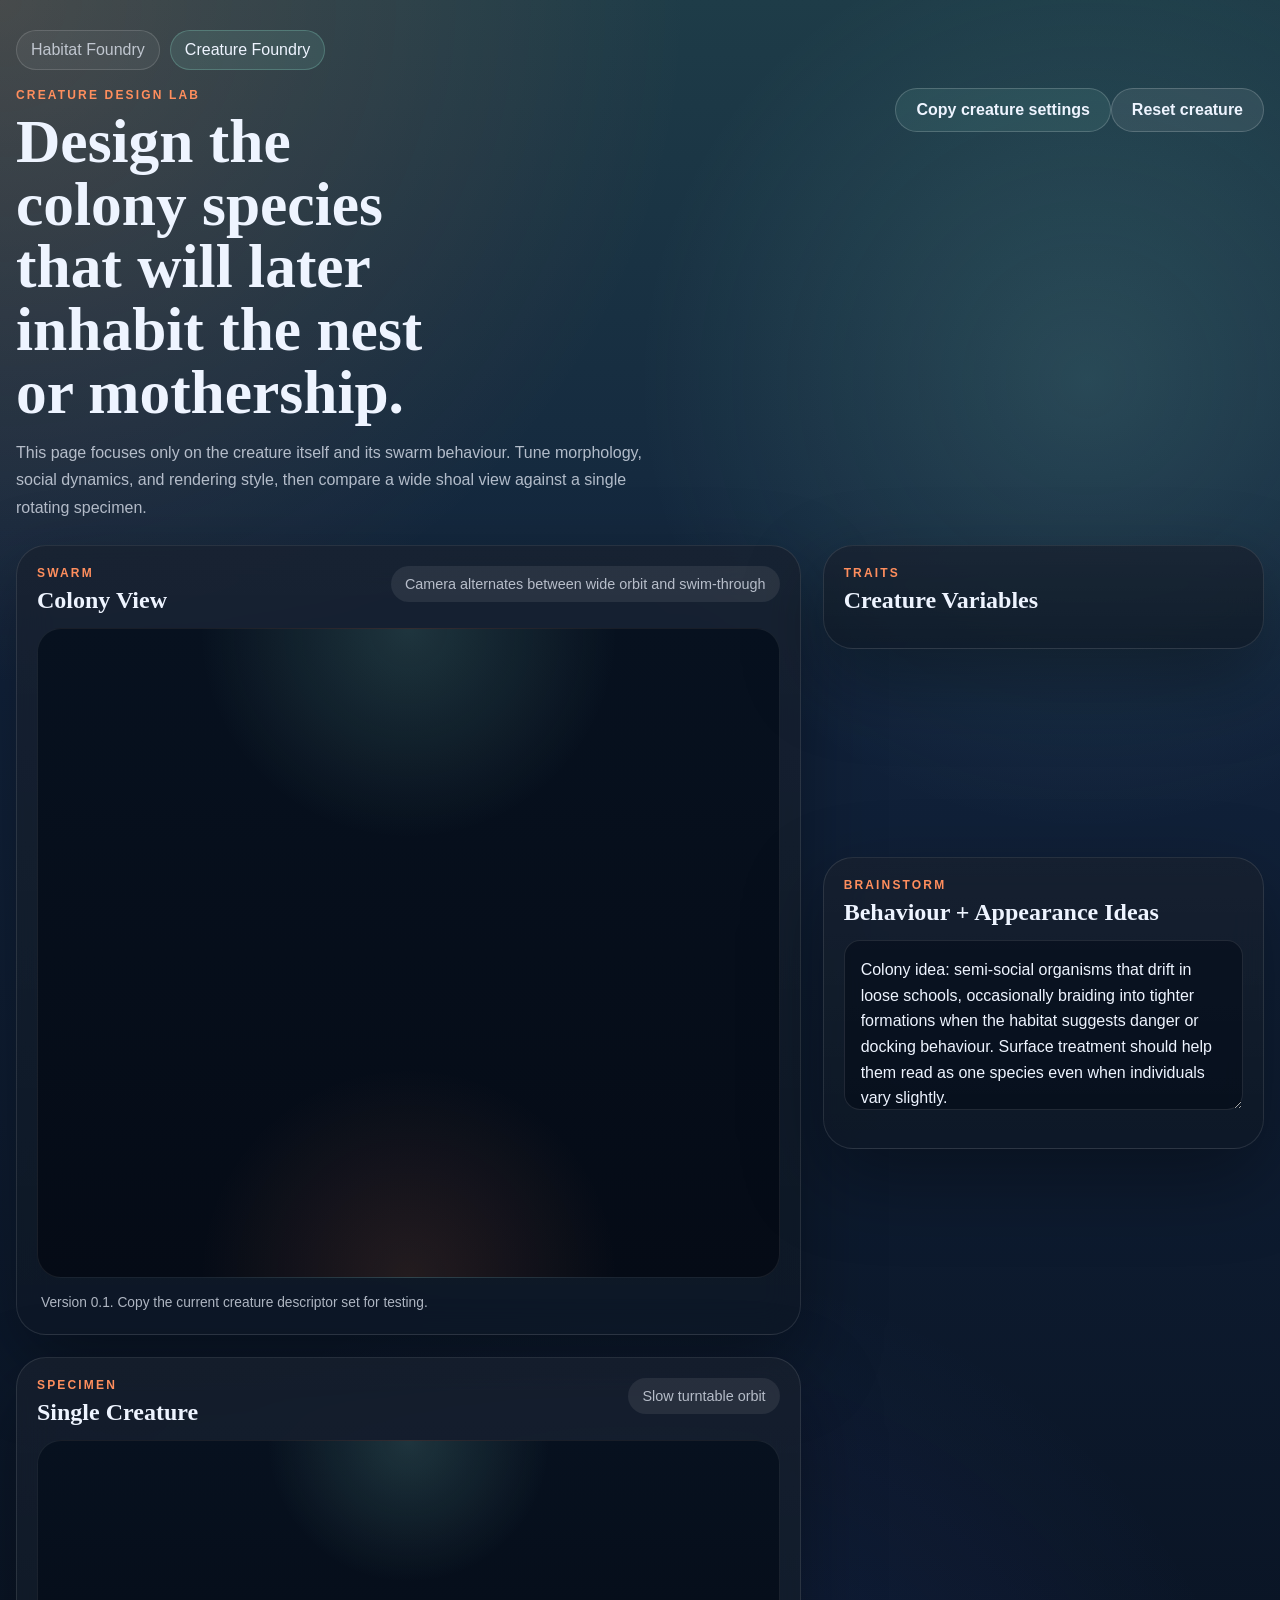
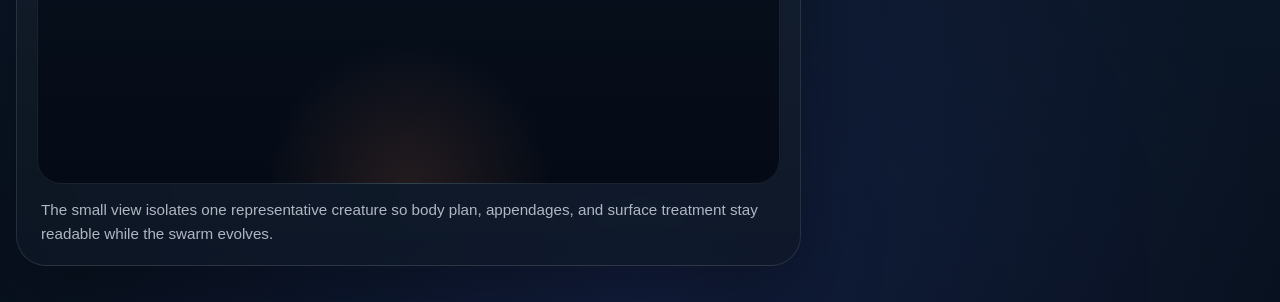
==== creatures.html @ c2b48db8 "Publish Avaruuskoralli prototype" ====
<!doctype html>
<html lang="en">
<head>
  <meta charset="utf-8">
  <meta name="viewport" content="width=device-width, initial-scale=1">
  <title>Creature Foundry</title>
  <link rel="stylesheet" href="./style.css">
</head>
<body>
  <main class="app-shell">
    <nav class="page-nav" aria-label="Project pages">
      <a class="nav-chip" href="./index.html">Habitat Foundry</a>
      <a class="nav-chip active" href="./creatures.html">Creature Foundry</a>
    </nav>

    <section class="hero">
      <div class="hero-copy">
        <p class="eyebrow">Creature Design Lab</p>
        <h1>Design the colony species that will later inhabit the nest or mothership.</h1>
        <p class="lede">
          This page focuses only on the creature itself and its swarm behaviour. Tune morphology, social dynamics,
          and rendering style, then compare a wide shoal view against a single rotating specimen.
        </p>
      </div>
      <div class="hero-actions">
        <button id="creatureShareButton" class="ghost-button secondary" type="button">Copy creature settings</button>
        <button id="creatureResetButton" class="ghost-button" type="button">Reset creature</button>
      </div>
    </section>

    <section class="creature-workspace">
      <section class="card creature-main-card">
        <div class="card-header">
          <div>
            <p class="section-label">Swarm</p>
            <h2>Colony View</h2>
          </div>
          <p id="swarmStatus" class="status-pill neutral">Camera alternates between wide orbit and swim-through</p>
        </div>
        <div class="preview-frame preview-frame-large">
          <div id="swarmPreview" class="preview-surface preview-surface-large"></div>
        </div>
        <p id="creatureShareStatus" class="helper-text subtle">Version 0.1. Copy the current creature descriptor set for testing.</p>
      </section>

      <section class="card inspector-card creature-inspector-card">
        <div class="card-header">
          <div>
            <p class="section-label">Traits</p>
            <h2>Creature Variables</h2>
          </div>
        </div>
        <div id="creatureAttributeGrid" class="attribute-grid creature-attribute-grid"></div>
      </section>

      <section class="card notes-card creature-notes-card">
        <div class="card-header">
          <div>
            <p class="section-label">Brainstorm</p>
            <h2>Behaviour + Appearance Ideas</h2>
          </div>
        </div>
        <textarea id="creatureBrainstormInput" class="brainstorm-input" spellcheck="false">Colony idea: semi-social organisms that drift in loose schools, occasionally braiding into tighter formations when the habitat suggests danger or docking behaviour. Surface treatment should help them read as one species even when individuals vary slightly.</textarea>
        <div id="creatureIdeaCards" class="idea-cards"></div>
      </section>

      <section class="card creature-detail-card">
        <div class="card-header">
          <div>
            <p class="section-label">Specimen</p>
            <h2>Single Creature</h2>
          </div>
          <p class="status-pill neutral">Slow turntable orbit</p>
        </div>
        <div class="preview-frame preview-frame-small">
          <div id="specimenPreview" class="preview-surface preview-surface-small"></div>
        </div>
        <p class="preview-caption">
          The small view isolates one representative creature so body plan, appendages, and surface treatment stay readable while the swarm evolves.
        </p>
      </section>
    </section>
  </main>

  <script src="./creatures.js"></script>
</body>
</html>
---- style.css ----
:root {
  --bg-1: #08111f;
  --bg-2: #11223b;
  --bg-3: #1e3c48;
  --ink: #eef4ff;
  --ink-soft: rgba(238, 244, 255, 0.72);
  --accent: #ff8e5d;
  --accent-2: #87d7c7;
  --panel: rgba(8, 17, 31, 0.72);
  --panel-border: rgba(255, 255, 255, 0.1);
  --panel-soft: rgba(255, 255, 255, 0.05);
  --shadow: 0 30px 80px rgba(0, 0, 0, 0.35);
}

* {
  box-sizing: border-box;
}

html,
body {
  margin: 0;
  min-height: 100%;
  background:
    radial-gradient(circle at top left, rgba(255, 142, 93, 0.18), transparent 30%),
    radial-gradient(circle at 85% 20%, rgba(135, 215, 199, 0.16), transparent 24%),
    radial-gradient(circle at bottom center, rgba(80, 111, 255, 0.14), transparent 32%),
    linear-gradient(180deg, var(--bg-3) 0%, var(--bg-2) 36%, var(--bg-1) 100%);
  color: var(--ink);
  font-family: "Avenir Next", "Segoe UI", sans-serif;
}

body {
  min-height: 100vh;
}

.app-shell {
  width: min(1440px, calc(100% - 32px));
  margin: 0 auto;
  padding: 30px 0 36px;
}

.page-nav {
  display: flex;
  gap: 10px;
  margin-bottom: 18px;
  flex-wrap: wrap;
}

.nav-chip {
  display: inline-flex;
  align-items: center;
  border: 1px solid rgba(255, 255, 255, 0.14);
  border-radius: 999px;
  padding: 10px 14px;
  color: var(--ink-soft);
  text-decoration: none;
  background: rgba(255, 255, 255, 0.05);
  transition: background 160ms ease, border-color 160ms ease, color 160ms ease;
}

.nav-chip:hover,
.nav-chip.active {
  color: var(--ink);
  background: rgba(135, 215, 199, 0.12);
  border-color: rgba(135, 215, 199, 0.28);
}

.hero {
  display: flex;
  justify-content: space-between;
  gap: 28px;
  align-items: flex-start;
  margin-bottom: 24px;
}

.hero-copy {
  max-width: 860px;
}

.eyebrow,
.section-label {
  margin: 0 0 8px;
  color: var(--accent);
  font-size: 12px;
  font-weight: 700;
  letter-spacing: 0.18em;
  text-transform: uppercase;
}

.hero h1,
.card-header h2 {
  margin: 0;
  font-family: Georgia, "Times New Roman", serif;
  font-weight: 600;
  line-height: 1.02;
}

.hero h1 {
  max-width: 14ch;
  font-size: clamp(2.7rem, 4.8vw, 5.4rem);
}

.lede {
  margin: 16px 0 0;
  max-width: 72ch;
  color: var(--ink-soft);
  line-height: 1.7;
}

.hero-actions {
  display: flex;
  align-items: flex-start;
}

.ghost-button {
  border: 1px solid rgba(255, 255, 255, 0.18);
  border-radius: 999px;
  background: rgba(255, 255, 255, 0.08);
  color: var(--ink);
  padding: 12px 20px;
  font: inherit;
  font-weight: 700;
  cursor: pointer;
  transition: transform 160ms ease, background 160ms ease, border-color 160ms ease;
}

.ghost-button:hover {
  transform: translateY(-1px);
  background: rgba(255, 255, 255, 0.12);
  border-color: rgba(255, 255, 255, 0.28);
}

.ghost-button.secondary {
  background: rgba(135, 215, 199, 0.1);
}

.workspace {
  display: grid;
  grid-template-columns: minmax(0, 1.18fr) minmax(0, 0.82fr);
  gap: 22px;
  align-items: start;
}

.card {
  border: 1px solid var(--panel-border);
  border-radius: 30px;
  background:
    linear-gradient(180deg, rgba(255, 255, 255, 0.05), rgba(255, 255, 255, 0.02)),
    var(--panel);
  backdrop-filter: blur(18px);
  box-shadow: var(--shadow);
}

.pad-card,
.preview-card,
.inspector-card,
.notes-card {
  padding: 20px;
}

.card-header {
  display: flex;
  justify-content: space-between;
  gap: 16px;
  align-items: flex-start;
  margin-bottom: 16px;
}

.status-pill {
  margin: 0;
  padding: 10px 14px;
  border-radius: 999px;
  background: rgba(135, 215, 199, 0.12);
  color: #b7f7e9;
  font-size: 0.9rem;
  white-space: nowrap;
}

.status-pill.neutral {
  background: rgba(255, 255, 255, 0.08);
  color: var(--ink-soft);
}

.canvas-frame,
.preview-frame {
  position: relative;
  border-radius: 24px;
  overflow: hidden;
  border: 1px solid rgba(255, 255, 255, 0.08);
}

.canvas-frame {
  background:
    linear-gradient(180deg, rgba(255, 255, 255, 0.05), rgba(255, 255, 255, 0.02)),
    linear-gradient(90deg, rgba(255, 255, 255, 0.05) 1px, transparent 1px),
    linear-gradient(rgba(255, 255, 255, 0.05) 1px, transparent 1px),
    radial-gradient(circle at top, rgba(255, 142, 93, 0.12), transparent 52%);
  background-size: auto, 34px 34px, 34px 34px, auto;
}

#drawSurface {
  display: block;
  width: 100%;
  height: min(58vh, 700px);
  touch-action: none;
  cursor: crosshair;
}

.helper-text,
.preview-caption {
  margin: 14px 4px 0;
  color: var(--ink-soft);
  font-size: 0.95rem;
  line-height: 1.55;
}

.helper-text.subtle {
  font-size: 0.86rem;
}

.attribute-grid {
  display: grid;
  grid-template-columns: repeat(2, minmax(0, 1fr));
  gap: 12px;
}

.attribute-card {
  padding: 14px;
  border: 1px solid rgba(255, 255, 255, 0.08);
  border-radius: 20px;
  background: var(--panel-soft);
}

.attribute-card label {
  display: block;
  margin-bottom: 8px;
  color: var(--ink-soft);
  font-size: 0.82rem;
  text-transform: uppercase;
  letter-spacing: 0.08em;
}

.attribute-card input,
.attribute-card select,
.brainstorm-input {
  width: 100%;
  border: 1px solid rgba(255, 255, 255, 0.1);
  border-radius: 16px;
  background: rgba(5, 12, 24, 0.56);
  color: var(--ink);
  font: inherit;
}

.attribute-card input,
.attribute-card select {
  padding: 12px 13px;
}

.attribute-meta {
  margin-top: 8px;
  color: var(--ink-soft);
  font-size: 0.82rem;
}

.brainstorm-input {
  min-height: 170px;
  padding: 16px;
  resize: vertical;
  line-height: 1.6;
}

.idea-cards {
  display: grid;
  gap: 12px;
  margin-top: 14px;
}

.idea-card {
  padding: 14px;
  border-radius: 20px;
  border: 1px solid rgba(255, 255, 255, 0.08);
  background: var(--panel-soft);
}

.idea-card h3 {
  margin: 0 0 8px;
  font-size: 1rem;
}

.idea-card p {
  margin: 0;
  color: var(--ink-soft);
  line-height: 1.55;
}

.preview-frame {
  background:
    radial-gradient(circle at top, rgba(135, 215, 199, 0.18), transparent 28%),
    radial-gradient(circle at bottom, rgba(255, 142, 93, 0.12), transparent 28%),
    linear-gradient(180deg, #07111f 0%, #050b16 100%);
}

.preview-surface {
  height: min(58vh, 700px);
}

.preview-surface canvas {
  display: block;
  width: 100%;
  height: 100%;
}

.creature-workspace {
  display: grid;
  grid-template-columns: minmax(0, 1.28fr) minmax(360px, 0.72fr);
  gap: 22px;
  align-items: start;
}

.creature-main-card {
  grid-column: 1;
  grid-row: 1 / span 2;
  padding: 20px;
}

.creature-inspector-card,
.creature-notes-card,
.creature-detail-card {
  padding: 20px;
}

.creature-inspector-card {
  grid-column: 2;
  grid-row: 1;
}

.creature-notes-card {
  grid-column: 2;
  grid-row: 2;
}

.creature-detail-card {
  grid-column: 1;
  grid-row: 3;
}

.preview-frame-large {
  min-height: min(72vh, 780px);
}

.preview-frame-small {
  min-height: min(38vh, 360px);
}

.preview-surface-large {
  height: min(72vh, 780px);
}

.preview-surface-small {
  height: min(38vh, 360px);
}

.creature-attribute-grid {
  grid-template-columns: repeat(2, minmax(0, 1fr));
}

@media (max-width: 1120px) {
  .workspace {
    grid-template-columns: 1fr;
  }

  .attribute-grid {
    grid-template-columns: repeat(3, minmax(0, 1fr));
  }

  .creature-workspace {
    grid-template-columns: 1fr;
  }

  .creature-main-card,
  .creature-inspector-card,
  .creature-notes-card,
  .creature-detail-card {
    grid-column: auto;
    grid-row: auto;
  }
}

@media (max-width: 760px) {
  .app-shell {
    width: min(100% - 20px, 1440px);
    padding-top: 20px;
  }

  .hero {
    flex-direction: column;
  }

  .hero h1 {
    max-width: 12ch;
  }

  .card-header {
    flex-direction: column;
  }

  .status-pill {
    white-space: normal;
  }

  .attribute-grid {
    grid-template-columns: 1fr;
  }

  #drawSurface,
  .preview-surface {
    height: min(48vh, 460px);
  }

  .preview-surface-large {
    height: min(54vh, 520px);
  }

  .preview-surface-small {
    height: min(34vh, 300px);
  }
}
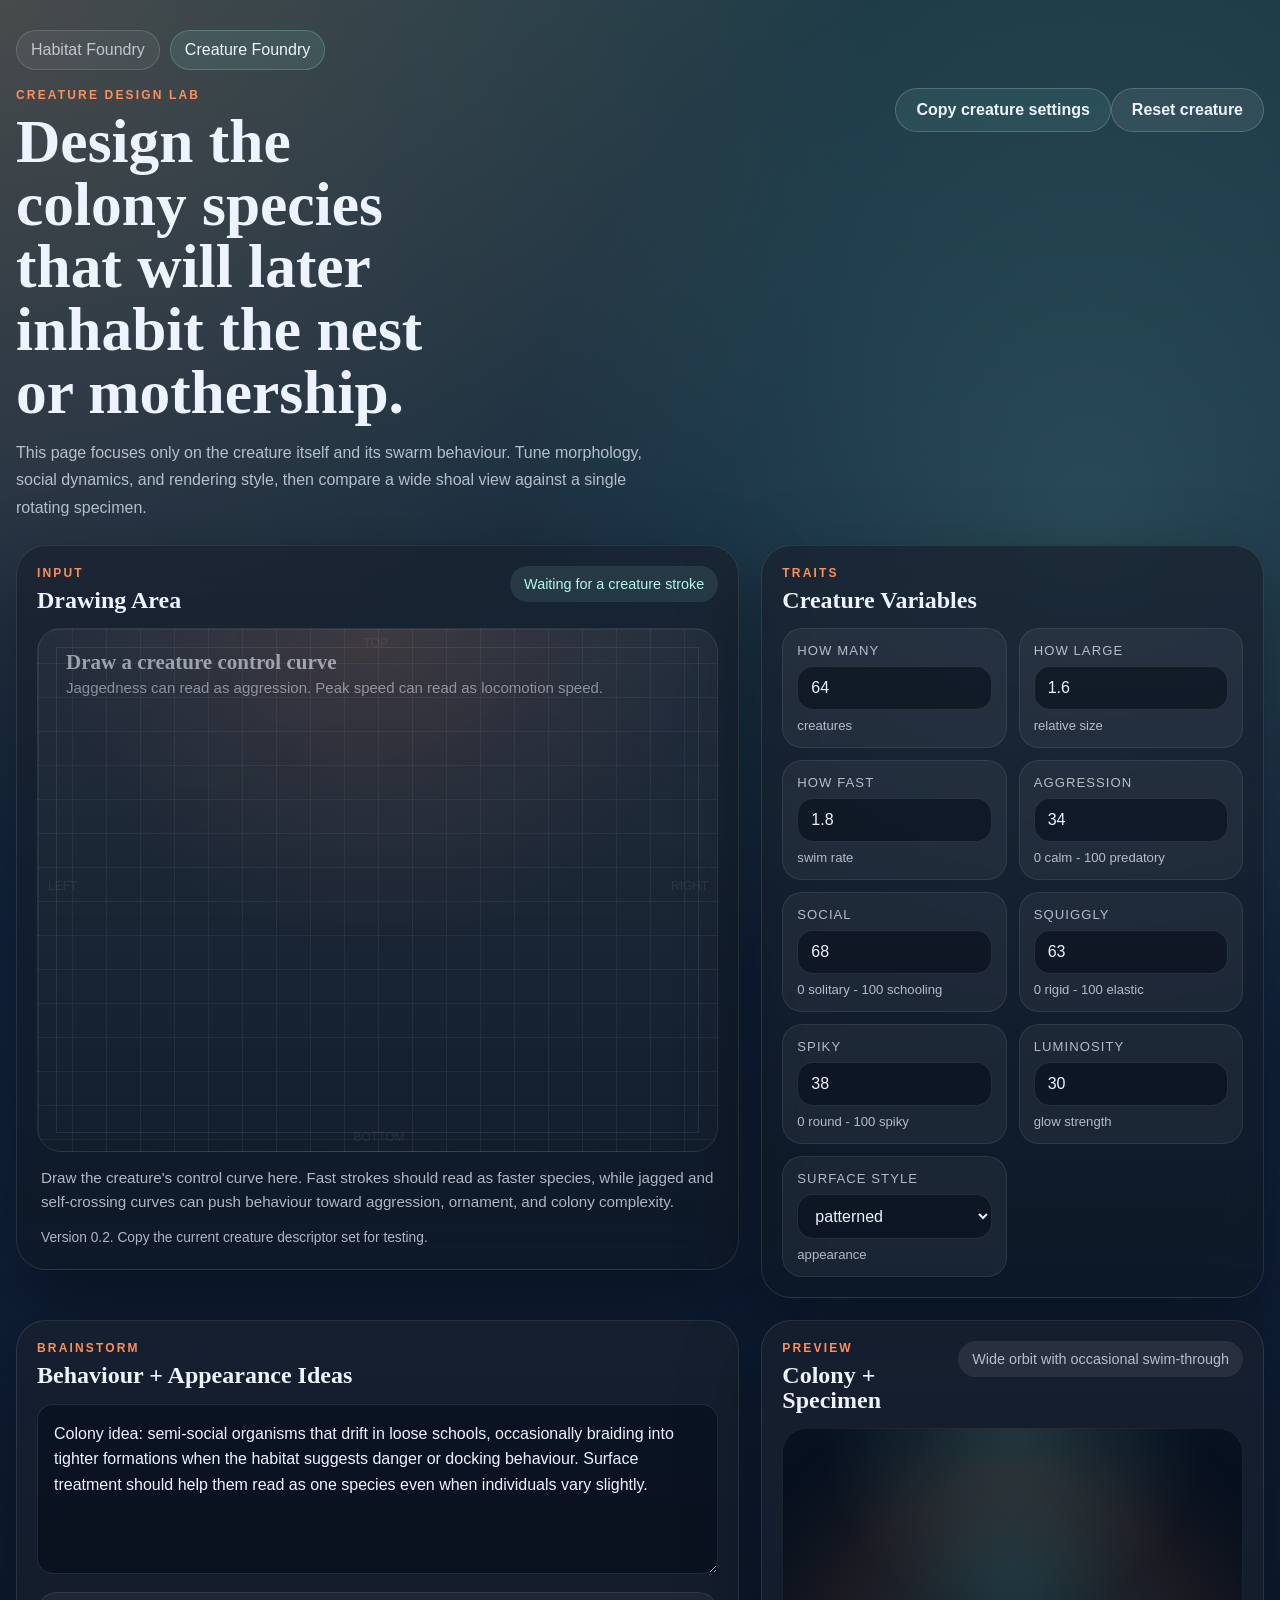
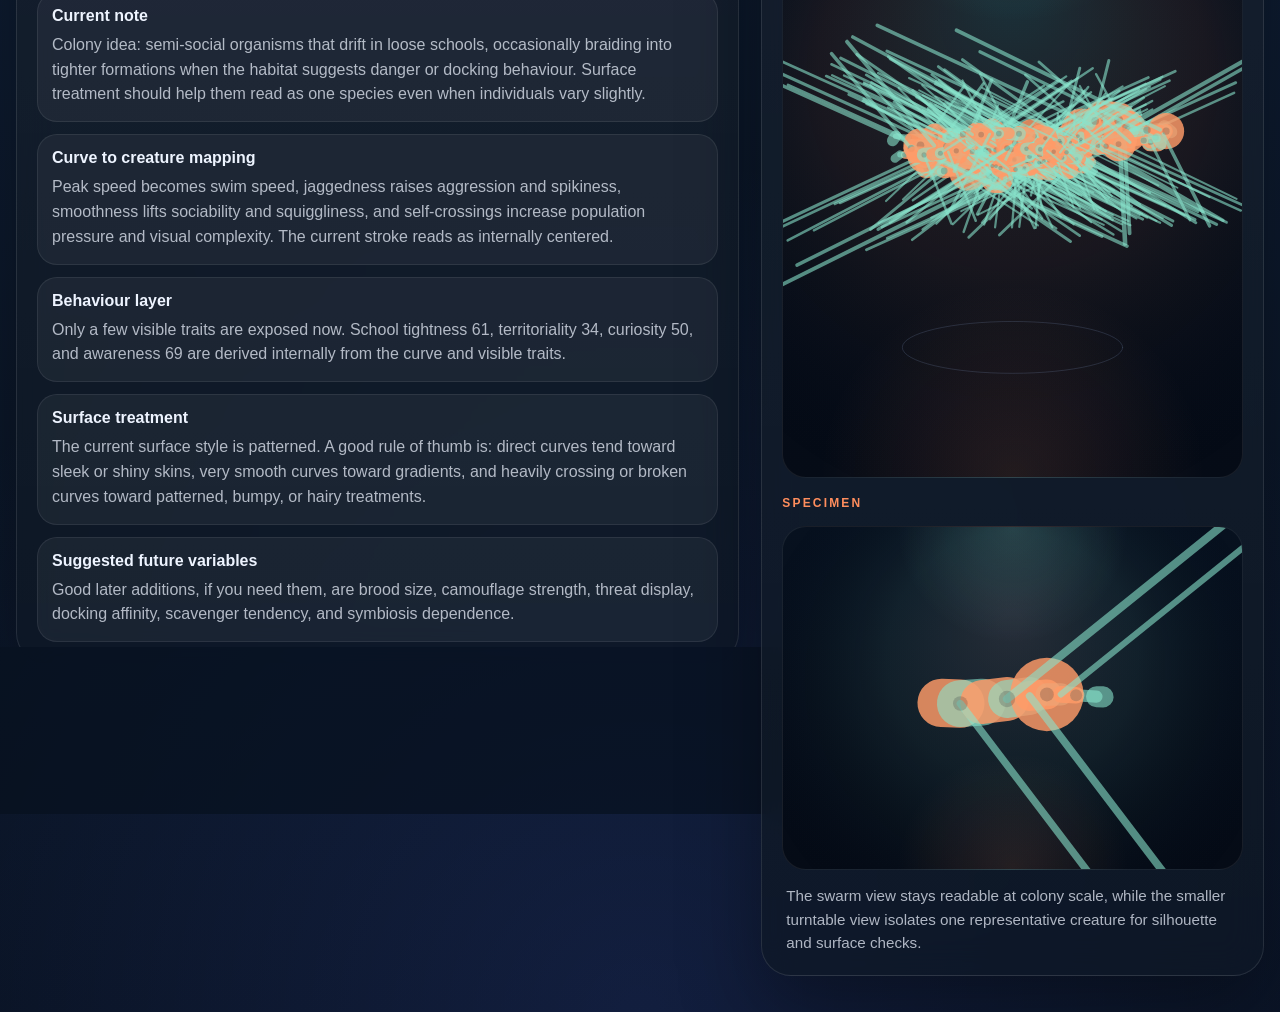
==== commit 392755b2: "Refine creature page to use curve-derived traits" ====
--- a/creatures.html
+++ b/creatures.html
@@ -28,32 +28,35 @@
       </div>
     </section>
 
-    <section class="creature-workspace">
-      <section class="card creature-main-card">
+    <section class="workspace">
+      <section class="card pad-card">
         <div class="card-header">
           <div>
-            <p class="section-label">Swarm</p>
-            <h2>Colony View</h2>
+            <p class="section-label">Input</p>
+            <h2>Drawing Area</h2>
           </div>
-          <p id="swarmStatus" class="status-pill neutral">Camera alternates between wide orbit and swim-through</p>
+          <p id="creaturePadStatus" class="status-pill">Waiting for a creature stroke</p>
         </div>
-        <div class="preview-frame preview-frame-large">
-          <div id="swarmPreview" class="preview-surface preview-surface-large"></div>
+        <div class="canvas-frame">
+          <canvas id="creatureDrawSurface"></canvas>
         </div>
-        <p id="creatureShareStatus" class="helper-text subtle">Version 0.1. Copy the current creature descriptor set for testing.</p>
+        <p class="helper-text">
+          Draw the creature's control curve here. Fast strokes should read as faster species, while jagged and self-crossing curves can push behaviour toward aggression, ornament, and colony complexity.
+        </p>
+        <p id="creatureShareStatus" class="helper-text subtle">Version 0.2. Copy the current creature descriptor set for testing.</p>
       </section>
 
-      <section class="card inspector-card creature-inspector-card">
+      <section class="card inspector-card">
         <div class="card-header">
           <div>
             <p class="section-label">Traits</p>
             <h2>Creature Variables</h2>
           </div>
         </div>
-        <div id="creatureAttributeGrid" class="attribute-grid creature-attribute-grid"></div>
+        <div id="creatureAttributeGrid" class="attribute-grid"></div>
       </section>
 
-      <section class="card notes-card creature-notes-card">
+      <section class="card notes-card">
         <div class="card-header">
           <div>
             <p class="section-label">Brainstorm</p>
@@ -64,19 +67,27 @@
         <div id="creatureIdeaCards" class="idea-cards"></div>
       </section>
 
-      <section class="card creature-detail-card">
+      <section class="card preview-card">
         <div class="card-header">
           <div>
+            <p class="section-label">Preview</p>
+            <h2>Colony + Specimen</h2>
+          </div>
+          <p id="swarmStatus" class="status-pill neutral">Wide orbit with occasional swim-through</p>
+        </div>
+        <div class="preview-stack">
+          <div class="preview-frame preview-frame-large">
+            <div id="swarmPreview" class="preview-surface preview-surface-large"></div>
+          </div>
+          <div class="preview-subsection">
             <p class="section-label">Specimen</p>
-            <h2>Single Creature</h2>
+            <div class="preview-frame preview-frame-small">
+              <div id="specimenPreview" class="preview-surface preview-surface-small"></div>
+            </div>
           </div>
-          <p class="status-pill neutral">Slow turntable orbit</p>
-        </div>
-        <div class="preview-frame preview-frame-small">
-          <div id="specimenPreview" class="preview-surface preview-surface-small"></div>
         </div>
         <p class="preview-caption">
-          The small view isolates one representative creature so body plan, appendages, and surface treatment stay readable while the swarm evolves.
+          The swarm view stays readable at colony scale, while the smaller turntable view isolates one representative creature for silhouette and surface checks.
         </p>
       </section>
     </section>
--- a/style.css
+++ b/style.css
@@ -310,6 +310,24 @@
   height: 100%;
 }
 
+#creatureDrawSurface {
+  display: block;
+  width: 100%;
+  height: min(58vh, 700px);
+  touch-action: none;
+  cursor: crosshair;
+}
+
+.preview-stack {
+  display: grid;
+  gap: 18px;
+}
+
+.preview-subsection {
+  display: grid;
+  gap: 8px;
+}
+
 .creature-workspace {
   display: grid;
   grid-template-columns: minmax(0, 1.28fr) minmax(360px, 0.72fr);
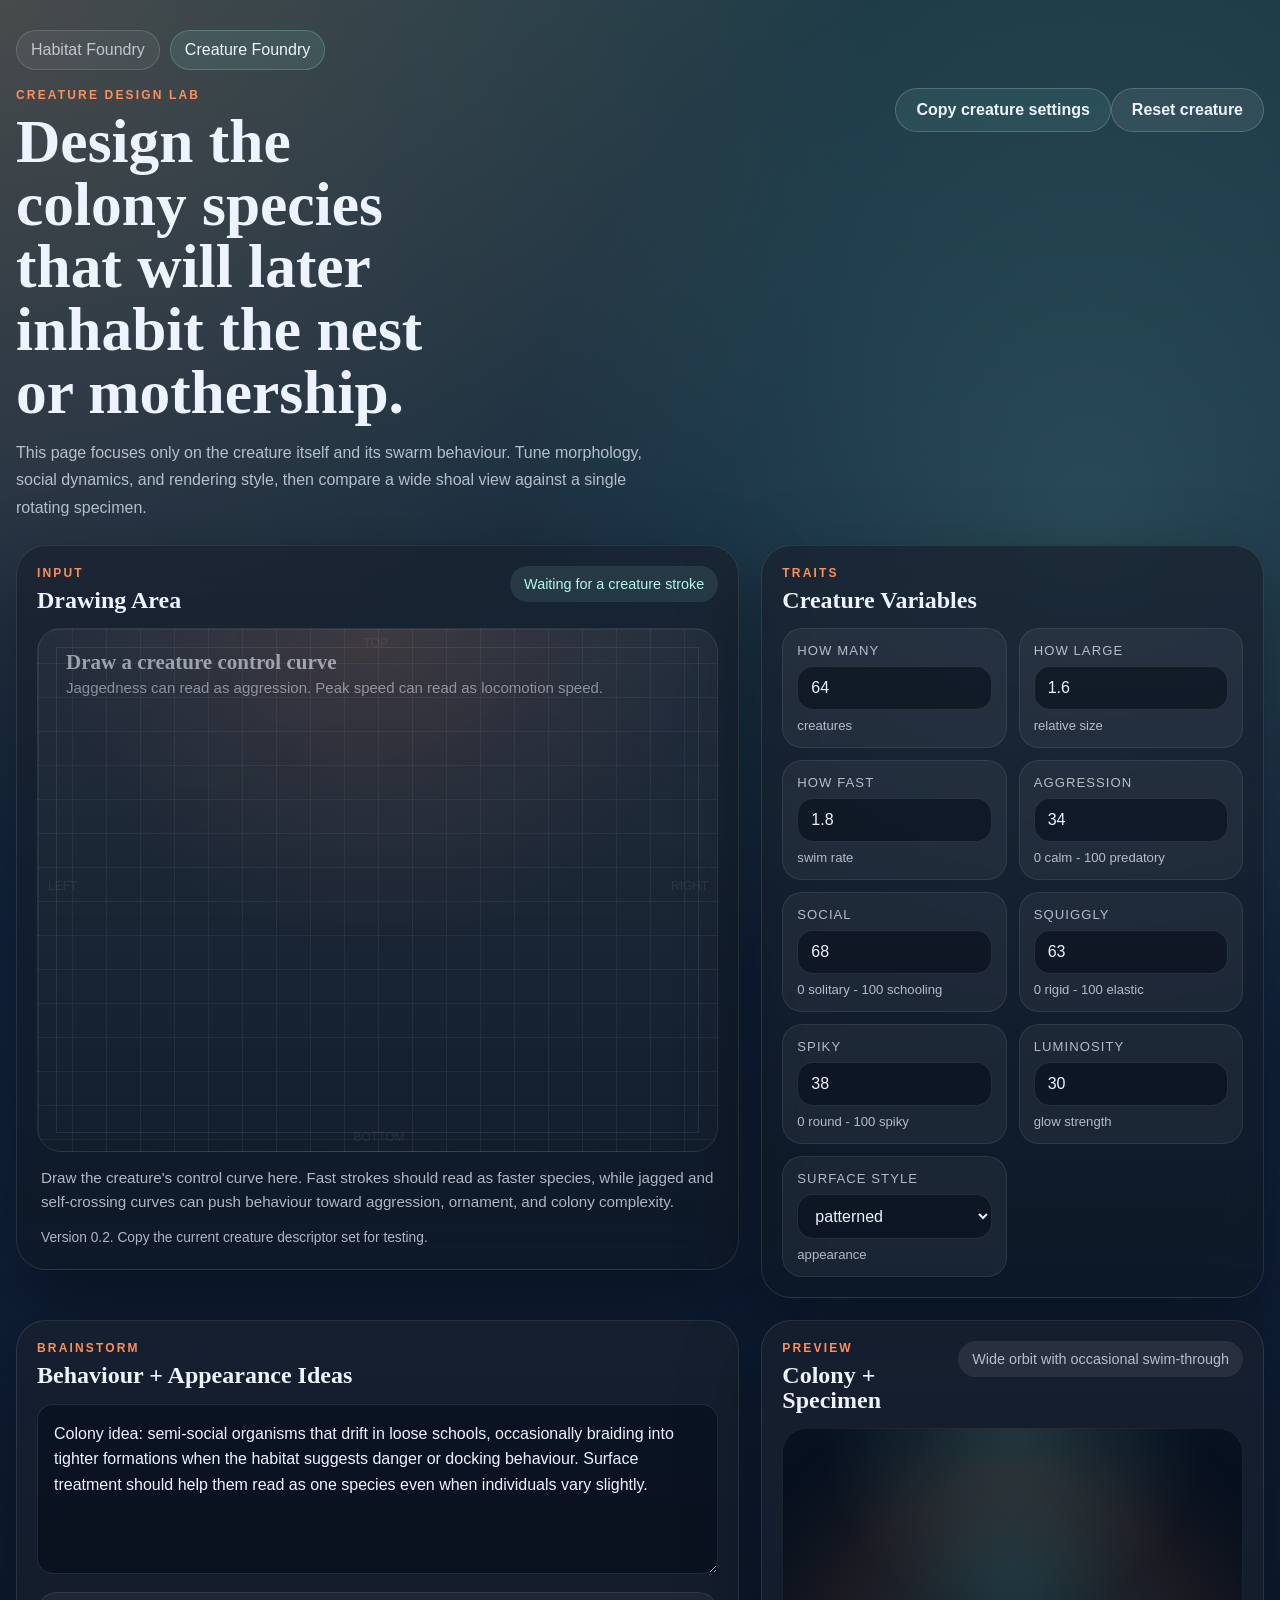
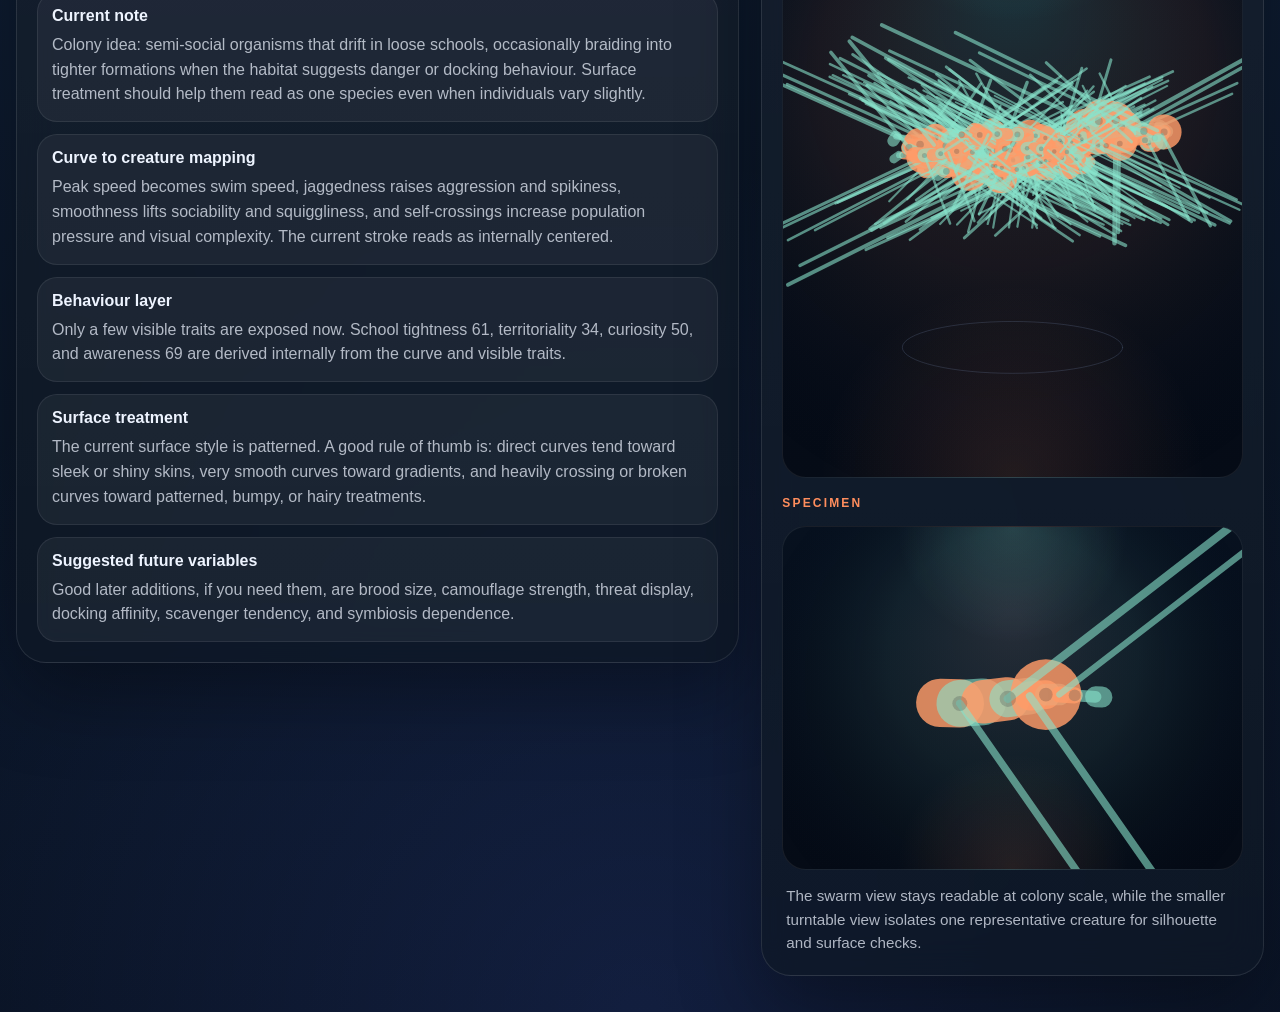
==== commit fdde0f08: "Bust page cache for latest drawing workflow" ====
--- a/creatures.html
+++ b/creatures.html
@@ -4,7 +4,7 @@
   <meta charset="utf-8">
   <meta name="viewport" content="width=device-width, initial-scale=1">
   <title>Creature Foundry</title>
-  <link rel="stylesheet" href="./style.css">
+  <link rel="stylesheet" href="./style.css?v=0.2.1">
 </head>
 <body>
   <main class="app-shell">
@@ -93,6 +93,6 @@
     </section>
   </main>
 
-  <script src="./creatures.js"></script>
+  <script src="./creatures.js?v=0.2.1"></script>
 </body>
 </html>
